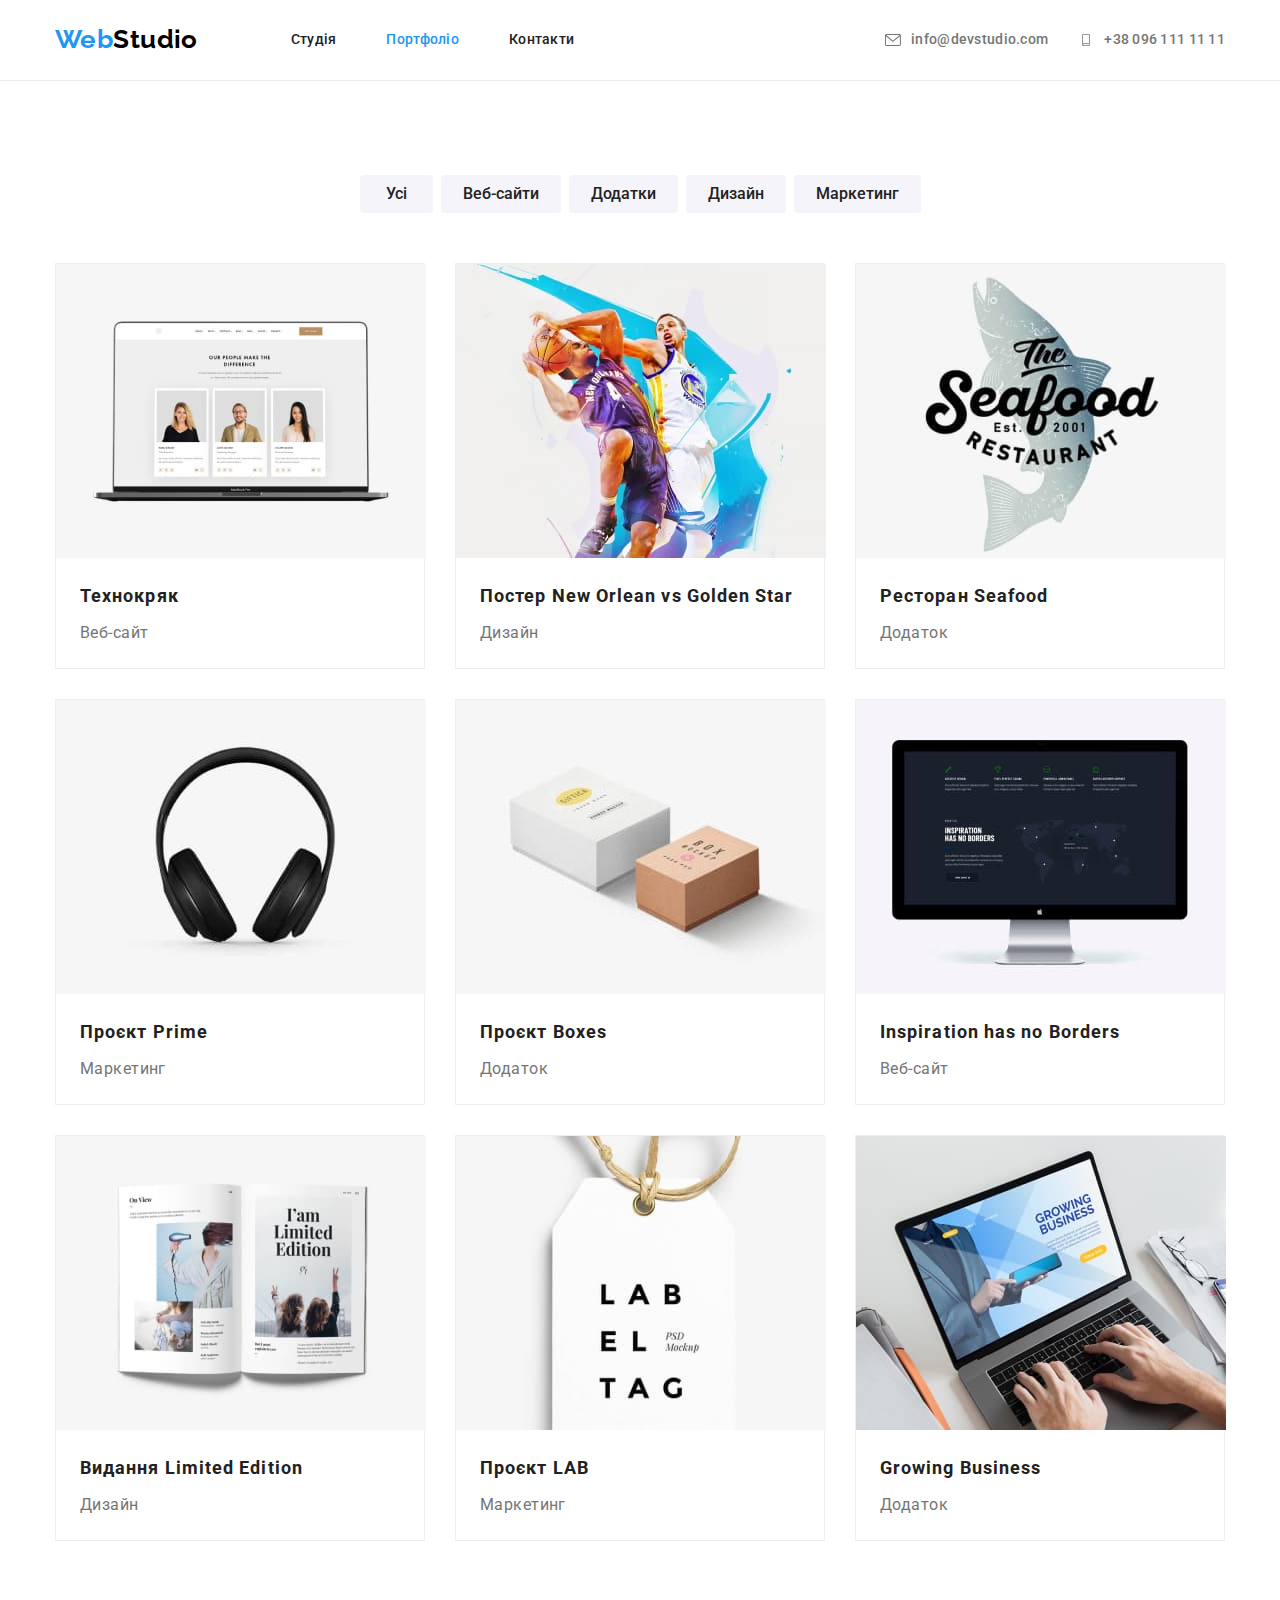
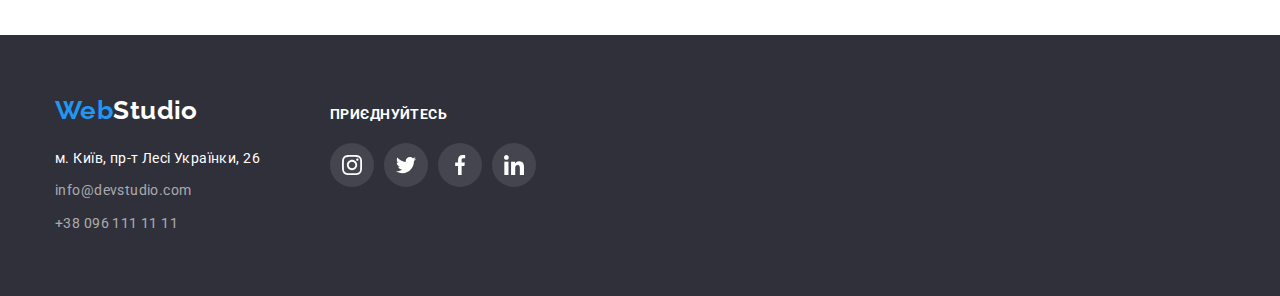
==== portfolio.html @ e2927cfb "склоновано з проєкту goit-markup-hw-04" ====
<!DOCTYPE html>
<html lang="uk">

<head>
   <meta charset="UTF-8">
   <meta http-equiv="X-UA-Compatible" content="IE=edge">
   <meta name="viewport" content="width=device-width, initial-scale=1.0">
   <title>WebStudio</title>
   
   <link rel="preconnect" href="https://fonts.googleapis.com">
   <link rel="preconnect" href="https://fonts.gstatic.com" crossorigin>
   <link href="https://fonts.googleapis.com/css2?family=Raleway:wght@700&family=Roboto:wght@400;500;700;900&display=swap"
      rel="stylesheet">
   <link rel="stylesheet" href="https://cdnjs.cloudflare.com/ajax/libs/modern-normalize/1.1.0/modern-normalize.min.css">
   <link rel="stylesheet" href="./css/styles.css">
</head>

<body>
   <header class="page-header">
      <div class="main-nav">
         <nav class="header-nav">
            <a href="./index.html" class="logo"><span class="logo-accent">Web</span>Studio</a>
            <ul class="site-nav list">
               <li class="item"><a href="./index.html" class="link">Студія</a></li>
               <li class="item"><a href="./portfolio.html" class="link current">Портфоліо</a></li>
               <li class="item"><a href="#" class="link">Контакти</a></li>
            </ul>
         </nav>
         <ul class="contact-nav list">
            <li class="item">
               <a href="mailto:info@devstudio.com" class="link">
                  <svg class="icon-envelope">
                     <use href="./images/icons.svg#icon-envelope"></use>
                  </svg>
                  info@devstudio.com
               </a>
            </li>
            <li class="item">
               <a href="tel:+380961111111" class="link">
                  <svg class="icon-smartphone">
                     <use href="./images/icons.svg#icon-smartphone"></use>
                  </svg>
                  +38 096 111 11 11
               </a>
            </li>
         </ul>
      </div>
   </header>

   <main>
      <section class="portfolio section">
      <!--Сховать стилями заголовок <h1>Список проєктів</h1>-->
      <h1 class="section-title visually-hidden">Список проєктів</h1>
      
      <div class="container filter-container">
      <!--Portfolio-filter-list-->
      <!--<div class="container filter-container">-->
         <ul class="filter-list list">
            <li class="item"><button type="button" class="button secondary filter pointer">Усі</button></li>
            <li class="item"><button type="button" class="button secondary filter pointer">Веб-сайти</button></li>
            <li class="item"><button type="button" class="button secondary filter pointer">Додатки</button></li>
            <li class="item"><button type="button" class="button secondary filter pointer">Дизайн</button></li>
            <li class="item"><button type="button" class="button secondary filter pointer">Маркетинг</button></li>
         </ul>
      </div>
      
      <!--Portfolio-project-list-->
      <div class="container flex-container">
         <ul class="projects list">
            <li class="project card">
               <a class="link project-link" href="#">
               <img class="pic" src="./images/project1.jpg" alt="лептоп на екрані якого картки працівників" width="370">
               <div class="col">
                  <h2 class="title">Технокряк</h2> 
                  <p class="filter-item">Веб-сайт</p>   
               </div>
               </a>
            </li>
            
            <li class="project card">
               <a class="link" href="#">
               <img class="pic" src="./images/project2.jpg" alt="два баскетболісти в стрибку борються за м'яч" width="370"> 
               <div class="col">
                  <h2 class="title">Постер New Orlean vs Golden Star</h2> 
                  <p class="filter-item">Дизайн</p>
               </div>
               </a>
            </li>
            
            <li class="project card"> 
               <a class="link" href="#">
               <img class="pic" src="./images/project3.jpg" alt="на світлому фоні сіре зображення рибини з лого проєкту" width="370"> 
               <div class="col">
                  <h2 class="title">Ресторан Seafood</h2> 
                  <p class="filter-item">Додаток</p>
               </div>
               </a>
            </li>
            
            <li class="project card"> 
               <a class="link" href="#">
               <img class="pic" src="./images/project4.jpg" alt="на білому фоні навушники накладні, бездротові, чорні" width="370"> 
               <div class="col">
                  <h2 class="title">Проєкт Prime</h2> 
                  <p class="filter-item">Маркетинг</p>
               </div>
               </a>
            </li>
            
            <li class="project card"> 
               <a class="link" href="#">
               <img class="pic" src="./images/project5.jpg" alt="на біломі фоні дві коробки, біла та бежева" width="370"> 
               <div class="col">
                  <h2 class="title">Проєкт Boxes</h2> 
                  <p class="filter-item">Додаток</p>
               </div>
               </a>
            </li>
            
            <li class="project card"> 
               <a class="link" href="#"> 
               <img class="pic" src="./images/project6.jpg" alt="моноблок" width="370"> 
               <div class="col">
                  <h2 class="title">Inspiration has no Borders</h2> 
                  <p class="filter-item">Веб-сайт</p>
               </div>
               </a>
            </li>
            
            <li class="project card"> 
               <a class="link" href="#">
               <img class="pic" src="./images/project7.jpg" alt="розгорнутий жіночий журнал" width="370"> 
               <div class="col">
                  <h2 class="title">Видання Limited Edition </h2> 
                  <p class="filter-item">Дизайн</p>
               </div>
               </a>
            </li>
            
            <li class="project card"> 
               <a class="link" href="#">
               <img class="pic" src="./images/project8.jpg" alt="на білому фоні етикетка проєкту" width="370"> 
               <div class="col">
                  <h2 class="title">Проєкт LAB</h2> 
                  <p class="filter-item">Маркетинг</p>
               </div>
               </a>
            </li>
            
            <li class="project card"> 
               <a class="link" href="#">
               <img class="pic" src="./images/project9.jpg" alt="руки на клавіатурі ноутбуку, на екрані про масштабування бізнесу" width="370"> 
               <div class="col">
                  <h2 class="title">Growing Business</h2> 
                  <p class="filter-item">Додаток</p>
               </div>
               </a>
            </li>
         </ul>
      </div> 
      </div>
      </section>  
   </main>

<!--footer-->
   <footer class="footer">
      <div class="container">
         <div class="footer-container">
            <a href="./index.html" class="logo"><span class="logo-accent">Web</span>Studio</a>
            <address class="address">
               <ul class="contacts list">
                  <li class="item"><a class="guide link" href="https://goo.gl/maps/SQqqBB3wvyVHREDV7" target="_blank"
                        rel="noopener nofollow noreferrer">м. Київ, пр-т Лесі Українки, 26</a></li>
                  <li class="item"><a class="contact link" href="mailto:info@devstudio.com">info@devstudio.com</a></li>
                  <li class="item"><a class="contact link" href="tel:+380961111111">+38 096 111 11 11</a></li>
               </ul>
            </address>
         </div>
         <div class="footer-thumb">
            <h3 class="title">Приєднуйтесь</h3>
            <ul class="list social-icons">
               <li class="social-item">
                  <a class="link social-link" href="#">
                     <svg class="social-icon">
                        <use href="./images/icons.svg#icon-instagram"></use>
                     </svg>
                  </a>
               </li>
               <li class="social-item">
                  <a class="link social-link" href="#">
                     <svg class="social-icon">
                        <use href="./images/icons.svg#icon-twitter"></use>
                     </svg>
                  </a>
               </li>
               <li class="social-item">
                  <a class="link social-link" href="#">
                     <svg class="social-icon ">
                        <use href="./images/icons.svg#icon-facebook"></use>
                     </svg>
                  </a>
               </li>
               <li class="social-item">
                  <a class="link social-link" href="#">
                     <svg class="social-icon">
                        <use href="./images/icons.svg#icon-linkedin"></use>
                     </svg>
                  </a>
               </li>
            </ul>
         </div>
      </div>
   </footer>
</body>
    
</html>
---- css/styles.css ----
/* завантажується з нормалайз
html {
    box-sizing: border-box;
}
*,
*::before, 
*::after {
    box-sizing: inherit;
}*/
:root {
    --primary-background-color: #F5F5F5;
    --secondary-background-color: #F5F4FA;
    --primary-text-color: #757575;
    --secondary-text-color: #212121;
    --accent-color: #2196F3;
    --primary-white-color: #ffffff;
    --secondary-white: rgba(255, 255, 255, 0.6);
    --brand-color: #000000;
    --footer-bg-color: #2F303A;
    --gradient-hero: rgba(47, 48, 58, 0.4);
    --icon-current-color: #AFB1B8;

    --border-header-stroke: #ECECEC;
    --border-card-stroke: #EEEEEE;

    --box-shadow-portfolio: 0px 1px 1px rgba(0, 0, 0, 0.12),
        0px 4px 4px rgba(0, 0, 0, 0.06),
        1px 4px 6px rgba(0, 0, 0, 0.16);
    --box-shadow-portfolio-filter: 0px 3px 1px rgba(0, 0, 0, 0.1),
        0px 1px 2px rgba(0, 0, 0, 0.08),
        0px 2px 2px rgba(0, 0, 0, 0.12);

    --main-font-family: Roboto;
    --logo-font-family: Raleway;
}
body {
    /*margin: 0; теж нормалізатора*/
    background-color: var(--primary-white-color);
    color: var(--primary-text-color);

    font-family: var(--main-font-family), sans-serif;
    /*font-style: normal;
    font-weight: 400;*/
    font-size: 14px;
    line-height: 1.7;
    letter-spacing: 0.03em;

}
h1,h2,h3,h4,h5,h6,p {
    margin: 0;
}

.list {
    padding: 0;
    margin: 0;

    list-style: none;
    }
.link {
    text-decoration: none;
}

/*Стилі main index.html*/
/*header*/

.page-header {
    border-bottom-width: 1px;
    border-bottom-style: solid;
    border-bottom-color: var(--border-header-stroke);
}
.main-nav {
    display: flex;
    align-items: center;
    margin-left: auto;
    margin-right: auto;
    width: 1200px;
    padding-left: 15px;
    padding-right: 15px;

}

.header-nav {
    display: flex;
}
.logo {
    display: block;
    align-items: center;
    padding-top: 24px;
    padding-bottom: 25px;
    
    color: var(--brand-color);
    text-decoration: none;
    font-family: var(--logo-font-family);
    font-weight: 700;
    font-size: 26px;
    line-height: 1.2;
}
.logo-accent {
    
    color: var(--accent-color);
}

.site-nav {
    display: flex;
    margin-left: 93px;

    font-weight: 500;
    line-height: 1.14;
    letter-spacing: 0.02em;
}
.site-nav .item:not(:first-child) {
    margin-left: 50px;
}

.site-nav .link {
    display: block;
    padding-top: 32px;
    padding-bottom: 32px;

    color: var(--secondary-text-color);
}
.site-nav .link:hover, 
.site-nav .link:focus,
.site-nav .link.current,
.contact-nav .link:hover,
.contact-nav .link:focus {
    color: var(--accent-color);
}

.contact-nav .link:hover .icon-envelope,
.contact-nav .link:focus .icon-envelope,
.contact-nav .link:hover .icon-smartphone,
.contact-nav .link:focus .icon-smartphone {
    fill: var(--accent-color)
}

.contact-nav {
    display: flex;
    margin-left: auto;

    font-weight: 500;
    line-height: 1.14;
    letter-spacing: 0.02em;
}

.contact-nav .link {
    width: 100%;
    height: 100%;
    display: flex;
    align-items: center;
    justify-content: center;
    
    padding-top: 32px;
    padding-bottom: 32px;
   
    color: var(--primary-text-color);
}
.contact-nav .item +.item {
    margin-left: 30px;
}

.icon-envelope,
.icon-smartphone {
    margin-right: 10px;
    width: 16px;
    height: 12px;
    fill: var(--primary-text-color)
}

/*section hero*/
.hero.section {
    max-width: 1600px;
    height: 600px;
    margin-left: auto;
    margin-right: auto;

    background-image: linear-gradient(to right, var(--gradient-hero), var(--gradient-hero)), url(../images/hero.jpg);
    background-repeat: no-repeat;
    background-position: center;
    background-size: cover;

    padding: 0;
}
.container {
    margin-left: auto;
    margin-right: auto;
    width: 1200px;
    padding-left: 15px;
    padding-right: 15px;
}

.container.hero-content {
    display: flex;
    flex-direction: column;
    align-items: center;
    text-align: center;

    padding-top: 200px;
    padding-bottom: 200px;
}


.hero-title {    
    margin-top: 0;
    margin-bottom: 30px;

    max-width: 696px;
    
         
    color: var(--primary-white-color);
    
    font-family: var(--main-font-family);
    font-weight: 900;
    font-size: 44px;
    line-height: 1.36;
    text-transform: uppercase;
    letter-spacing: 0.06em;

}
/*button hero*/
.button {
    display: inline-block;
    border: 1px solid transparent;
    border-radius: 4px;
    min-width: 73px;
    /* text-align: center; */
    padding: 6px 22px;

    color: var(--secondary-text-color);
    background-color: var(--secondary-background-color);
    border: var(--secondary-background-color);
    
    font-family: inherit;
    font-weight: 700;
    font-size: 16px;
    line-height: 1.88;
}
.button.hero-em {
    padding: 10px 32px;
    min-width: 216px;

    letter-spacing: 0.06em;
}
.button.primary {
    color: var(--primary-white-color);
    background: var(--accent-color);
}
.pointer {
    cursor: pointer;
}
.button:hover,
.button:focus,
.button:active {
    color: var(--primary-white-color);
    background: var(--accent-color);
    border-color: var(--accent-color);
}

.section {
    padding-top: 94px;
    padding-bottom: 94px;

}
.section.no-padding-top {
    padding-top: 0px;
    
}
.section-title {
    margin-top: 0;
    margin-bottom: 50px;
    color: var(--secondary-text-color);

    /*font-weight: 700;defolt for title*/
    font-size: 36px;
    line-height: 1.7;
    text-align: center;
}
.section-title.visually-hidden {
    position: absolute;
    clip: rect(0 0 0 0);
    width: 1px;
    height: 1px;
    margin: -1px;
}
/*features*/

.features {
    display: flex;
    flex-wrap: wrap;
    justify-content: center;
}
.features .item {
    width: 270px;
    background-color: #fff;
}
.features .item +.item {
    margin-left: 30px;
}

.feature-thumb {
    display: block;
    width: 270px;
    height: 120px;
    padding: 25px 100px;
    margin-bottom: 30px;

    background-color: var(--secondary-background-color);
    border-radius: 4px;
        
} 
.feature-icon {
    width: 70px;
    height: 70px;
}

.features .title {
    margin-bottom: 10px;

    color: var(--secondary-text-color);

    font-size: 14px;
    /*font-weight: 700;defolt*/
    line-height: 1.14;
    text-transform: uppercase;
}
.features .text {
    margin-top: 0;
    margin-bottom: 0;
    line-height: 1.71;
    /* or 171% */
}

/*work*/
.works {
    display: flex;
    justify-content: center;
     
}
.works .item +.item {
    margin-left: 30px;
}
.pic {
    display: block;
}

/*team section*/
.team.list {
    display: flex;
}
.team .avatar +.avatar {
    margin-left: 30px;
}

.team.section {
    background-color: var(--secondary-background-color);
}
.avatar {
    display: flex;
    flex-direction: column;
    align-items: center;
    background-color: var(--primary-white-color);
    box-shadow: 0px 1px 3px rgba(0, 0, 0, 0.12), 0px 1px 1px rgba(0, 0, 0, 0.14), 0px 2px 1px rgba(0, 0, 0, 0.2);
    border-radius: 0px 0px 4px 4px;
}

.user-discr {
    padding-top: 30px;
    text-align: center;
    
}
.user-title {
    margin-bottom: 10px;
}


.team .title {
    color: var(--secondary-text-color);

    font-weight: 500;
    font-size: 16px;
    line-height: 1.2;
}

.team .text {
    color:var(--primary-text-color);

    font-size: 16px;
    line-height: 1.2;
}

.social-thumb {
    padding: 16px 32px 30px 32px;
}
.avatar .social-icons {
    display: flex;
    justify-content: center;
}

.avatar .social-item {
    width: 44px;
    height: 44px; 
}

.social-item +.social-item {
    margin-left: 10px;
}

.avatar .social-link {
    width: 100%;
    height: 100%;
    display: flex;
    align-items: center;
    justify-content: center;
    border-radius: 50%;
}

.avatar .social-link:hover,
.avatar .social-link:focus {
    background-color: var(--accent-color);
}

.avatar .social-link:hover .social-icon,
.avatar .social-link:focus .social-icon {
    fill:var(--primary-white-color)
}
.avatar .social-icon {
    width: 20px;
    height: 20px;
    fill: var(--icon-current-color);
}


/*clients*/
.clients-logo {
    display: flex;
    flex-wrap: wrap;
    justify-content: center;
}

.client-item {
    width: 170px;
    height: 92px;
    
}

.client-item +.client-item {
    margin-left: 30px;
}

.client-link {
    width: 100%;
    height: 100%;
    display: flex;
    justify-content: center;
    padding: 16px 32px;
    border: 1px solid var(--icon-current-color);
    border-radius: 4px;
}

.client-link:hover,
.client-link:focus {
    border: 1px solid var(--accent-color);
}

.client-link:hover .client-icon,
.client-link:focus .client-icon {
    fill: var(--accent-color)
}

.client-icon {
    
    width: 106px;
    height: 60px;
    fill: var(--icon-current-color);
}


/*footer*/
.footer {
    padding-top: 60px;
    padding-bottom: 60px;

    background-color: var(--footer-bg-color);
}

.footer .container {
    display: flex;
    justify-content: flex-start;
    align-items: baseline;
    
}
.footer-container  {
    flex-direction: column;
       
}

.footer .logo {
    padding-top: 0px;
    padding-bottom: 0px;
    margin-bottom: 20px;

    color: var(--primary-white-color);
}

.address {
    font-style: inherit;
}


.contacts.list {
    display: flex;
    flex-direction: column;
}

.contacts .item:not(:last-child) {
    margin-bottom: 9px;
}

.guide {
    color: var(--primary-white-color);
    line-height: 1.71;
    /* or 171% */
}

.contact {
    color: var(--secondary-white);
    line-height: 1.71;
    /* or 171% */
}

.contacts .contact:hover,
.contacts .contact:focus {
    color: var(--accent-color)
}

.footer-thumb {
    width: 206px;
    height: 80px;
    
    margin-left: 70px;   
}

.footer-thumb .title {
    margin-top: 0;
    margin-bottom: 20px;
    
    font-size: 14px;
    line-height: 1.14;
    text-transform: uppercase;

    color: var(--primary-white-color);
}

.footer-thumb .social-icons {
    display: flex;
    justify-content: center;
    align-items: center; 
}

.footer-thumb .social-item {
    width: 44px;
    height: 44px;
}

.social-item+.social-item {
    margin-left: 10px;
}

.footer-thumb .social-link {
    width: 100%;
    height: 100%;
    display: flex;
    align-items: center;
    justify-content: center;
    border-radius: 50%;
    background-color: rgba(255, 255, 255, 0.1);
    color: var(--primary-white-color); 
}

.footer-thumb .social-link:hover,
.footer-thumb .social-link:focus {
    background-color: var(--accent-color);
}

.footer-thumb .social-icon {
    width: 20px;
    height: 20px;
    fill: currentColor;
}


/*Стилі main portfolio.html*/
/*filter list*/
.container.filter-container {   
    justify-content: center;
}

.filter-list {
    display: flex;
    justify-content: center;
    padding-top: 0;
    padding-right: 0;
    padding-bottom: 0px;
    padding-left: 0;
    
    margin-bottom: 50px;
}

.filter-list .item +.item {
    margin-left: 8px;
}
.filter {
    color: var(--secondary-text-color);

    font-weight: 500;
    font-size: 16px;
    line-height: 1.62;
}

.button.filter:hover,
.button.filter:focus {
    color: var(--primary-white-color);
    background-color: var(--accent-color);
    box-shadow: var(--box-shadow-portfolio-filter);
}

/*portfolio projects list*/
.projects {
    display: flex;
    flex-wrap: wrap;
}

.project.card {
    width: 370px;
    margin-right: 30px;
    margin-bottom: 30px;

    background-color: var(--primary-white-color);
    border: 1px solid var(--border-card-stroke);
}

.card:nth-child(3n) {
    margin-right: 0;
}
.card:nth-last-child(-n+3) {
    margin-bottom: 0;
}
.project.card:hover {
    box-shadow: var(--box-shadow-portfolio);
}

.col {
    display: flex;
    flex-direction: column;
    align-items: flex-start;
    padding-top: 20px;
    padding-right: 24px;
    padding-bottom: 20px;
    padding-left: 24px;
    
}
.col .title {
    margin-bottom: 4px;
}

.projects .title {
    color: var(--secondary-text-color);

    /*font-weight: 700; defolt for title*/
    font-size: 18px;
    line-height: 2;
    letter-spacing: 0.06em;
}

.project .filter-item {
    color: var(--primary-text-color);

    font-size: 16px;
    line-height: 1.88;
}
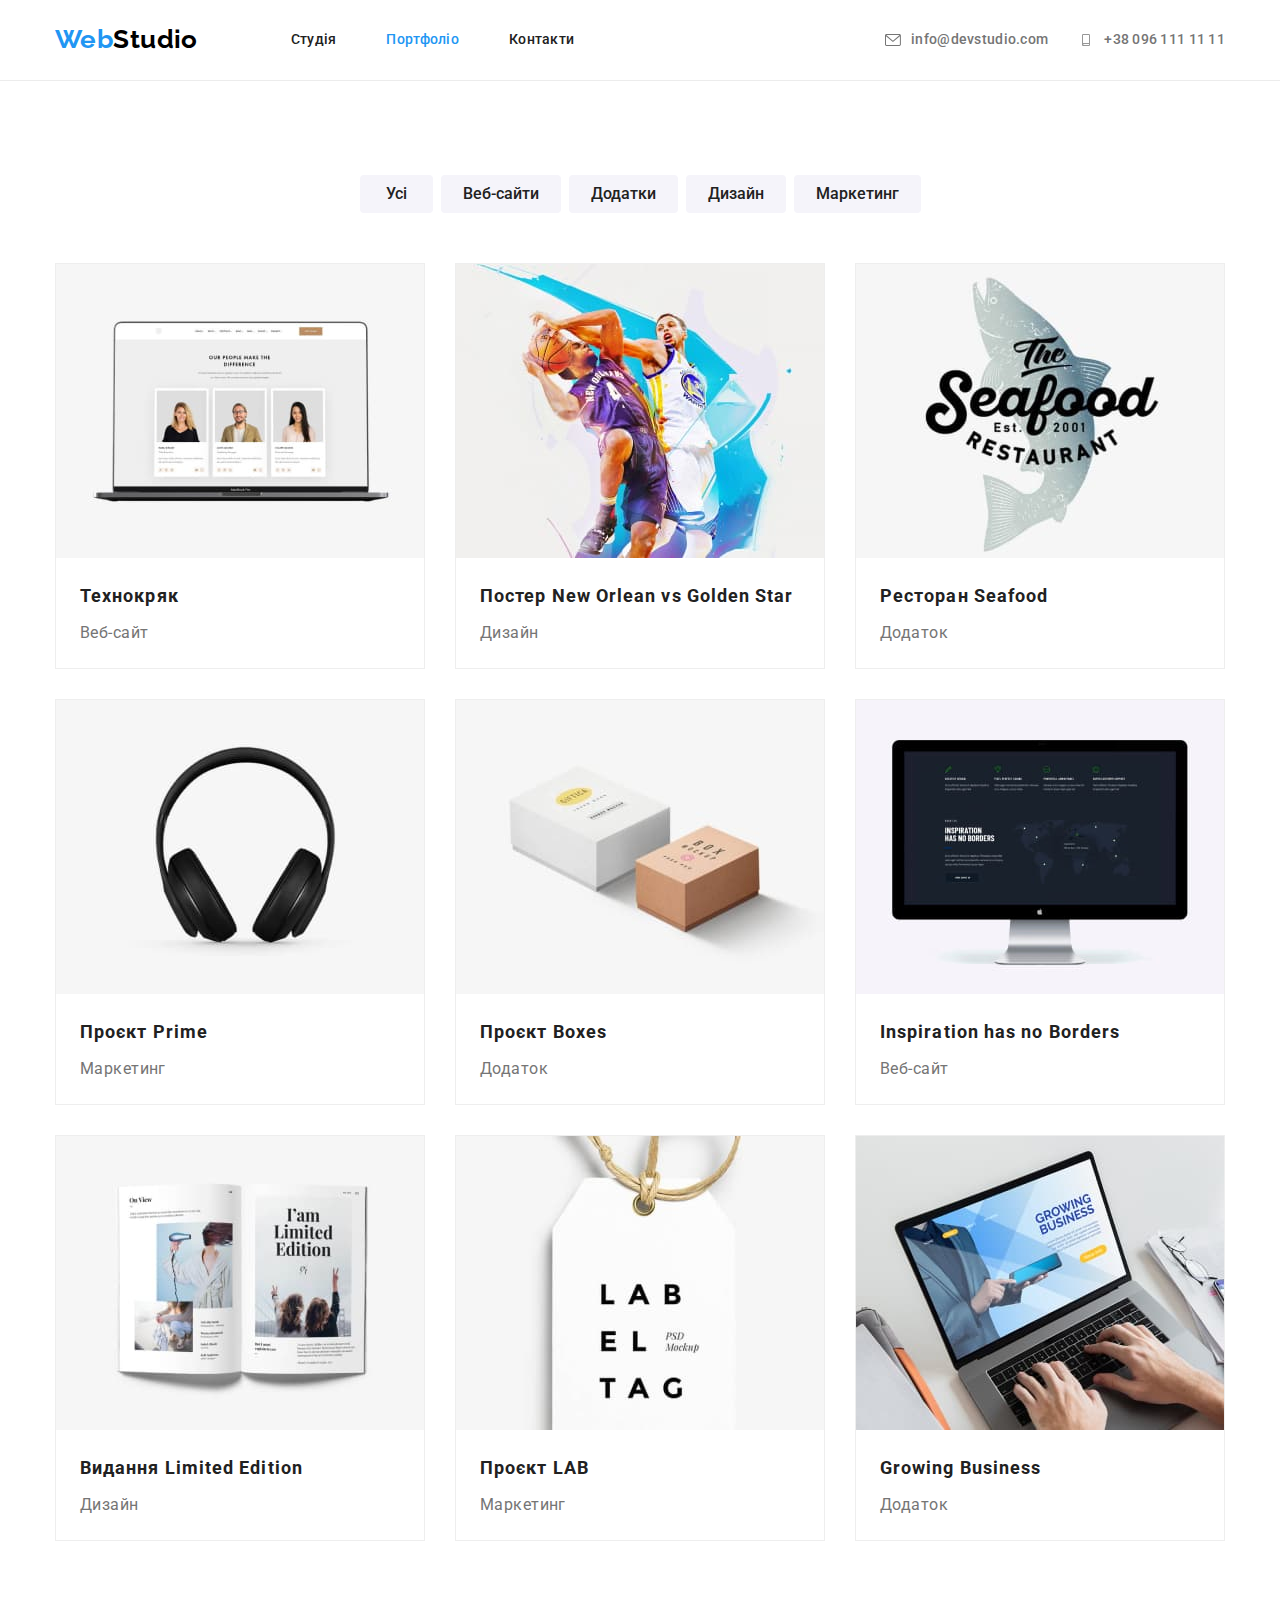
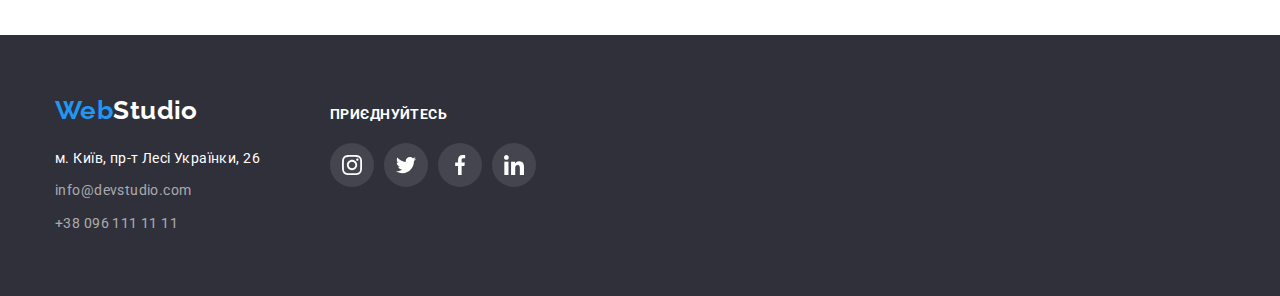
==== commit 80c23e45: "додано і анімовано оверлей з текстом на картках сторінки" ====
--- a/portfolio.html
+++ b/portfolio.html
@@ -68,18 +68,27 @@
       <div class="container flex-container">
          <ul class="projects list">
             <li class="project card">
-               <a class="link project-link" href="#">
-               <img class="pic" src="./images/project1.jpg" alt="лептоп на екрані якого картки працівників" width="370">
+               <a class="link" href="#">
+                  <div class="card-thumb"> 
+                     <img class="pic" src="./images/project1.jpg" alt="лептоп на екрані якого картки працівників" width="370">
+                     <p class="card-descr">Ресурс пропонує комплексні пропозиції з різним рівнем функціоналу та сервісів. Все це дозволить відвідувачу отримати
+               вичерпні відомості про компанію чи приватну особу</p>
+                  </div>
                <div class="col">
                   <h2 class="title">Технокряк</h2> 
                   <p class="filter-item">Веб-сайт</p>   
                </div>
                </a>
             </li>
+         
             
             <li class="project card">
                <a class="link" href="#">
-               <img class="pic" src="./images/project2.jpg" alt="два баскетболісти в стрибку борються за м'яч" width="370"> 
+                  <div class="card-thumb"> 
+                     <img class="pic" src="./images/project2.jpg" alt="два баскетболісти в стрибку борються за м'яч" width="370">
+                     <p class="card-descr">Ресурс пропонує комплексні пропозиції з різним рівнем функціоналу та сервісів. Все це дозволить відвідувачу отримати
+                     вичерпні відомості про компанію чи приватну особу.</p>
+                  </div> 
                <div class="col">
                   <h2 class="title">Постер New Orlean vs Golden Star</h2> 
                   <p class="filter-item">Дизайн</p>
@@ -89,7 +98,11 @@
             
             <li class="project card"> 
                <a class="link" href="#">
-               <img class="pic" src="./images/project3.jpg" alt="на світлому фоні сіре зображення рибини з лого проєкту" width="370"> 
+                  <div class="card-thumb"> 
+                     <img class="pic" src="./images/project3.jpg" alt="на світлому фоні сіре зображення рибини з лого проєкту" width="370">
+                     <p class="card-descr">Ресурс пропонує комплексні пропозиції з різним рівнем функціоналу та сервісів. Все це дозволить відвідувачу отримати
+                     вичерпні відомості про компанію чи приватну особу.</p>
+                  </div> 
                <div class="col">
                   <h2 class="title">Ресторан Seafood</h2> 
                   <p class="filter-item">Додаток</p>
@@ -99,7 +112,11 @@
             
             <li class="project card"> 
                <a class="link" href="#">
-               <img class="pic" src="./images/project4.jpg" alt="на білому фоні навушники накладні, бездротові, чорні" width="370"> 
+                  <div class="card-thumb"> 
+                     <img class="pic" src="./images/project4.jpg" alt="на білому фоні навушники накладні, бездротові, чорні" width="370">
+                     <p class="card-descr">Ресурс пропонує комплексні пропозиції з різним рівнем функціоналу та сервісів. Все це дозволить відвідувачу отримати
+               вичерпні відомості про компанію чи приватну особу.</p>
+                  </div> 
                <div class="col">
                   <h2 class="title">Проєкт Prime</h2> 
                   <p class="filter-item">Маркетинг</p>
@@ -109,7 +126,11 @@
             
             <li class="project card"> 
                <a class="link" href="#">
-               <img class="pic" src="./images/project5.jpg" alt="на біломі фоні дві коробки, біла та бежева" width="370"> 
+                  <div class="card-thumb"> 
+                     <img class="pic" src="./images/project5.jpg" alt="на біломі фоні дві коробки, біла та бежева" width="370">
+                     <p class="card-descr">Ресурс пропонує комплексні пропозиції з різним рівнем функціоналу та сервісів. Все це дозволить відвідувачу отримати
+               вичерпні відомості про компанію чи приватну особу.</p>
+                  </div> 
                <div class="col">
                   <h2 class="title">Проєкт Boxes</h2> 
                   <p class="filter-item">Додаток</p>
@@ -118,8 +139,12 @@
             </li>
             
             <li class="project card"> 
-               <a class="link" href="#"> 
-               <img class="pic" src="./images/project6.jpg" alt="моноблок" width="370"> 
+               <a class="link" href="#">
+                  <div class="card-thumb">  
+                     <img class="pic" src="./images/project6.jpg" alt="моноблок" width="370">
+                     <p class="card-descr">Ресурс пропонує комплексні пропозиції з різним рівнем функціоналу та сервісів. Все це дозволить відвідувачу отримати
+               вичерпні відомості про компанію чи приватну особу.</p>
+                  </div> 
                <div class="col">
                   <h2 class="title">Inspiration has no Borders</h2> 
                   <p class="filter-item">Веб-сайт</p>
@@ -129,7 +154,11 @@
             
             <li class="project card"> 
                <a class="link" href="#">
-               <img class="pic" src="./images/project7.jpg" alt="розгорнутий жіночий журнал" width="370"> 
+                  <div class="card-thumb"> 
+                     <img class="pic" src="./images/project7.jpg" alt="розгорнутий жіночий журнал" width="370">
+                     <p class="card-descr">Ресурс пропонує комплексні пропозиції з різним рівнем функціоналу та сервісів. Все це дозволить відвідувачу отримати
+               вичерпні відомості про компанію чи приватну особу.</p>
+                  </div> 
                <div class="col">
                   <h2 class="title">Видання Limited Edition </h2> 
                   <p class="filter-item">Дизайн</p>
@@ -139,7 +168,11 @@
             
             <li class="project card"> 
                <a class="link" href="#">
-               <img class="pic" src="./images/project8.jpg" alt="на білому фоні етикетка проєкту" width="370"> 
+                  <div class="card-thumb"> 
+                     <img class="pic" src="./images/project8.jpg" alt="на білому фоні етикетка проєкту" width="370">
+                     <p class="card-descr">Ресурс пропонує комплексні пропозиції з різним рівнем функціоналу та сервісів. Все це дозволить відвідувачу отримати
+               вичерпні відомості про компанію чи приватну особу.</p>
+                  </div> 
                <div class="col">
                   <h2 class="title">Проєкт LAB</h2> 
                   <p class="filter-item">Маркетинг</p>
@@ -149,7 +182,11 @@
             
             <li class="project card"> 
                <a class="link" href="#">
-               <img class="pic" src="./images/project9.jpg" alt="руки на клавіатурі ноутбуку, на екрані про масштабування бізнесу" width="370"> 
+                  <div class="card-thumb"> 
+                     <img class="pic" src="./images/project9.jpg" alt="руки на клавіатурі ноутбуку, на екрані про масштабування бізнесу" width="370">
+                     <p class="card-descr">Ресурс пропонує комплексні пропозиції з різним рівнем функціоналу та сервісів. Все це дозволить відвідувачу отримати
+               вичерпні відомості про компанію чи приватну особу.</p>
+                  </div> 
                <div class="col">
                   <h2 class="title">Growing Business</h2> 
                   <p class="filter-item">Додаток</p>
--- a/css/styles.css
+++ b/css/styles.css
@@ -8,6 +8,9 @@
     box-sizing: inherit;
 }*/
 :root {
+    --transition-duration: 250ms;
+    --transition-timing-function: cubic-bezier(0.4, 0, 0.2, 1);
+
     --primary-background-color: #F5F5F5;
     --secondary-background-color: #F5F4FA;
     --primary-text-color: #757575;
@@ -18,17 +21,33 @@
     --brand-color: #000000;
     --footer-bg-color: #2F303A;
     --gradient-hero: rgba(47, 48, 58, 0.4);
+    --descr-opacity: rgba(47, 48, 58, 0.8);
+    --descr-accent-opacity: rgba(33, 150, 243, 0.9);
     --icon-current-color: #AFB1B8;
 
     --border-header-stroke: #ECECEC;
     --border-card-stroke: #EEEEEE;
 
+    --avatar-box-shadow: 0px 1px 3px rgba(0, 0, 0, 0.12), 
+        0px 1px 1px rgba(0, 0, 0, 0.14), 
+        0px 2px 1px rgba(0, 0, 0, 0.2);
+    --avatar-border-radius: 0px 0px 4px 4px;
+
+    --box-shadow-portfolio-filter: 0px 3px 1px rgba(0, 0, 0, 0.1),
+        0px 1px 2px rgba(0, 0, 0, 0.08),
+        0px 2px 2px rgba(0, 0, 0, 0.12);
     --box-shadow-portfolio: 0px 1px 1px rgba(0, 0, 0, 0.12),
         0px 4px 4px rgba(0, 0, 0, 0.06),
         1px 4px 6px rgba(0, 0, 0, 0.16);
-    --box-shadow-portfolio-filter: 0px 3px 1px rgba(0, 0, 0, 0.1),
-        0px 1px 2px rgba(0, 0, 0, 0.08),
-        0px 2px 2px rgba(0, 0, 0, 0.12);
+   
+    --modal-backdrop-color: rgba(0, 0, 0, 0.2);
+    --modal-window-box-shadow: 0px 1px 3px rgba(0, 0, 0, 0.12),
+        0px 1px 1px rgba(0, 0, 0, 0.14),
+        0px 2px 1px rgba(0, 0, 0, 0.2);
+    --modal-window-border-radius: 4px;
+
+    --modal-close-btn-border: 1px solid rgba(0, 0, 0, 0.1);
+    --modal-close-btn-box-shadow: 0px 1px 3px rgba(0, 0, 0, 0.12), 0px 1px 1px rgba(0, 0, 0, 0.14), 0px 2px 1px rgba(0, 0, 0, 0.2);
 
     --main-font-family: Roboto;
     --logo-font-family: Raleway;
@@ -124,13 +143,22 @@
 .site-nav .link.current,
 .contact-nav .link:hover,
 .contact-nav .link:focus {
+    transition-property: color;
+    transition-duration: var(--transition-duration);
+    transition-timing-function: var(--transition-timing-function);
+
     color: var(--accent-color);
+   
 }
 
 .contact-nav .link:hover .icon-envelope,
 .contact-nav .link:focus .icon-envelope,
 .contact-nav .link:hover .icon-smartphone,
 .contact-nav .link:focus .icon-smartphone {
+    transition-property: fill;
+    transition-duration: var(--transition-duration);
+    transition-timing-function: var(--transition-timing-function);
+
     fill: var(--accent-color)
 }
 
@@ -251,8 +279,12 @@
 .button:hover,
 .button:focus,
 .button:active {
+    transition-property: color, background-color, border-color;
+    transition-duration: var(--transition-duration);
+    transition-timing-function: var(--transition-timing-function);
+
     color: var(--primary-white-color);
-    background: var(--accent-color);
+    background-color: var(--accent-color);
     border-color: var(--accent-color);
 }
 
@@ -291,8 +323,8 @@
 }
 .features .item {
     width: 270px;
-    background-color: #fff;
-}
+}
+
 .features .item +.item {
     margin-left: 30px;
 }
@@ -339,6 +371,29 @@
 .works .item +.item {
     margin-left: 30px;
 }
+.descr {
+    position:relative;
+}
+.descr-thumb {
+    position: absolute;
+    bottom: 0;
+    width: 100%;
+    height: 70px;
+
+    background-color: var(--descr-opacity);
+}
+
+.work-descr {
+    position: absolute;
+    top:50%;
+    left:50%;
+    transform: translate(-50%, -50%);
+    font-size: 14px;
+    line-height: 1.14;   
+    text-transform: uppercase;
+
+    color: var(--primary-white-color);
+}
 .pic {
     display: block;
 }
@@ -359,8 +414,8 @@
     flex-direction: column;
     align-items: center;
     background-color: var(--primary-white-color);
-    box-shadow: 0px 1px 3px rgba(0, 0, 0, 0.12), 0px 1px 1px rgba(0, 0, 0, 0.14), 0px 2px 1px rgba(0, 0, 0, 0.2);
-    border-radius: 0px 0px 4px 4px;
+    box-shadow: var(--avatar-box-shadow);
+    border-radius: var(--avatar-border-radius);
 }
 
 .user-discr {
@@ -416,11 +471,19 @@
 
 .avatar .social-link:hover,
 .avatar .social-link:focus {
+    transition-property: background-color;
+    transition-duration: var(--transition-duration);
+    transition-timing-function: var(--transition-timing-function);
+
     background-color: var(--accent-color);
 }
 
 .avatar .social-link:hover .social-icon,
 .avatar .social-link:focus .social-icon {
+    transition-property: fill;
+    transition-duration: var(--transition-duration);
+    transition-timing-function: var(--transition-timing-function);
+
     fill:var(--primary-white-color)
 }
 .avatar .social-icon {
@@ -459,11 +522,19 @@
 
 .client-link:hover,
 .client-link:focus {
+    transition-property: border;
+    transition-duration: var(--transition-duration);
+    transition-timing-function: var(--transition-timing-function);
+
     border: 1px solid var(--accent-color);
 }
 
 .client-link:hover .client-icon,
 .client-link:focus .client-icon {
+    transition-property: fill;
+    transition-duration: var(--transition-duration);
+    transition-timing-function: var(--transition-timing-function);
+
     fill: var(--accent-color)
 }
 
@@ -530,6 +601,10 @@
 
 .contacts .contact:hover,
 .contacts .contact:focus {
+    transition-property: color;
+    transition-duration: var(--transition-duration);
+    transition-timing-function: var(--transition-timing-function);
+    
     color: var(--accent-color)
 }
 
@@ -579,6 +654,10 @@
 
 .footer-thumb .social-link:hover,
 .footer-thumb .social-link:focus {
+    transition-property: background-color;
+    transition-duration: var(--transition-duration);
+    transition-timing-function: var(--transition-timing-function);
+
     background-color: var(--accent-color);
 }
 
@@ -619,6 +698,10 @@
 
 .button.filter:hover,
 .button.filter:focus {
+    transition-property: color, background-color, box-shadow;
+    transition-duration: var(--transition-duration);
+    transition-timing-function: var(--transition-timing-function);
+
     color: var(--primary-white-color);
     background-color: var(--accent-color);
     box-shadow: var(--box-shadow-portfolio-filter);
@@ -648,6 +731,44 @@
 .project.card:hover {
     box-shadow: var(--box-shadow-portfolio);
 }
+
+.project.card:hover .card-descr {
+    opacity: 1;
+    transform: translateY(0);
+}
+
+.card-thumb {
+    position: relative;
+    overflow: hidden;
+}
+
+
+.card-descr {
+    position: absolute;
+    
+    top: 0;
+    left: 0;
+    width: 100%;
+    height: 100%;
+
+    opacity: 0;
+    transform: translateY(100%);
+
+    transition-property: opacity, transform;
+    transition-duration: var(--transition-duration);
+    transition-timing-function: var(--transition-timing-function);
+
+    overflow: auto;
+
+    padding: 63px 24px;
+    font-size: 18px;
+    line-height: 1.56;
+    /* or 156% */
+
+    color: var(--primary-white-color);
+    background-color: var(--descr-accent-opacity);
+}
+
 
 .col {
     display: flex;
@@ -678,4 +799,60 @@
     font-size: 16px;
     line-height: 1.88;
 }
-    +    
+
+/* modal window */
+.backdrop {
+    position:fixed;
+    top: 0;
+    left: 0;
+    width: 100%;
+    height: 100%;
+    background-color: var(--modal-backdrop-color);
+}
+
+.backdrop.is-hidden {
+    opacity: 0;
+    pointer-events: none;
+    visibility:
+}
+
+.modal {
+    position: absolute;
+    top: 50%;
+    left: 50%;
+    transform: translate(-50%, -50%);
+
+    min-width: 528px;
+    min-height: 581px;
+    padding: 0;
+
+    background: var(--primary-white-color);
+    box-shadow: var(--modal-window-box-shadow);
+    border-radius: var(--modal-window-border-radius);
+}
+
+.close-btn {
+    position: absolute;
+    top: 0;
+    right: 0;
+
+    display: flex;
+    align-items: center;
+    margin-top: 8px;
+    margin-right: 8px;
+    width: 30px;
+    height: 30px;
+    border-radius: 50%;
+
+    background-color: var(--primary-white-color);
+    border: var(--modal-close-btn-border);
+    box-shadow: var(--modal-close-btn-box-shadow);
+}
+
+.close-icon {
+    width: 18px;
+    height: 18px;
+    fill: var(--brand-color);
+}
+
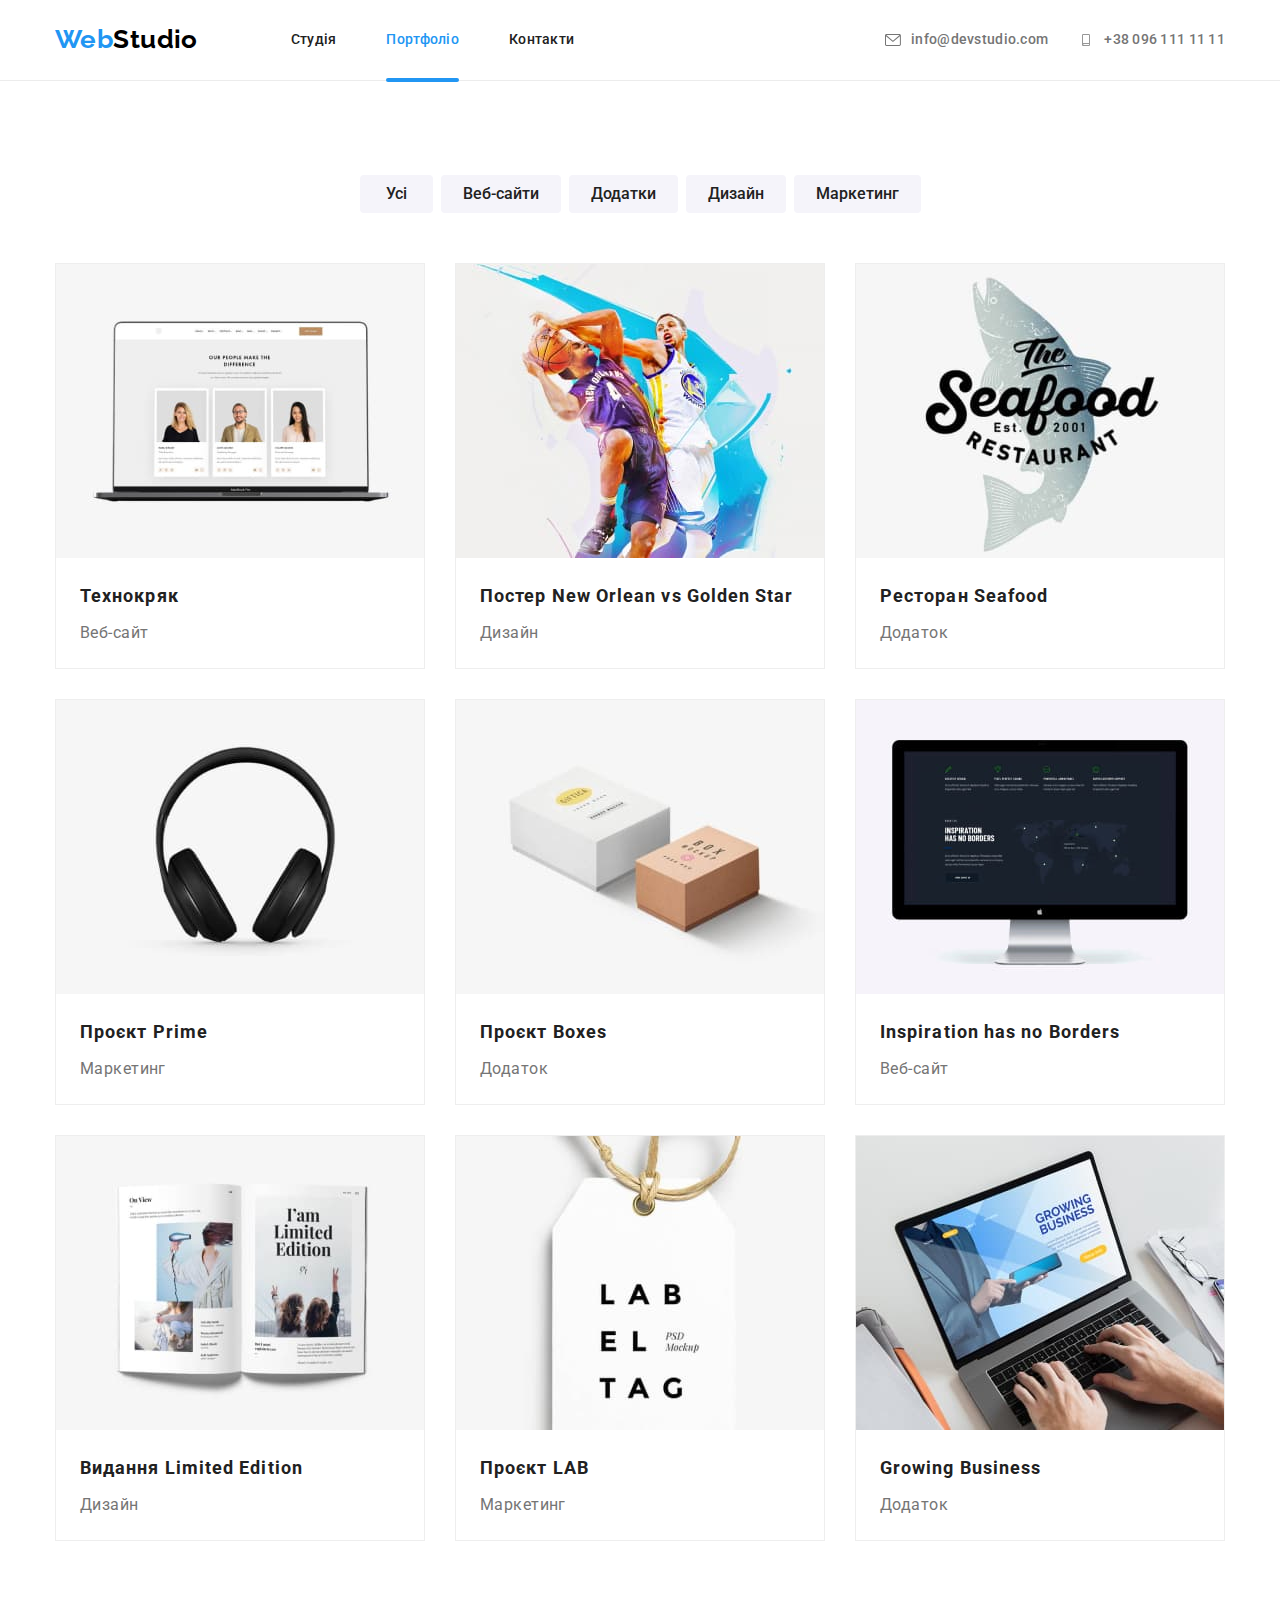
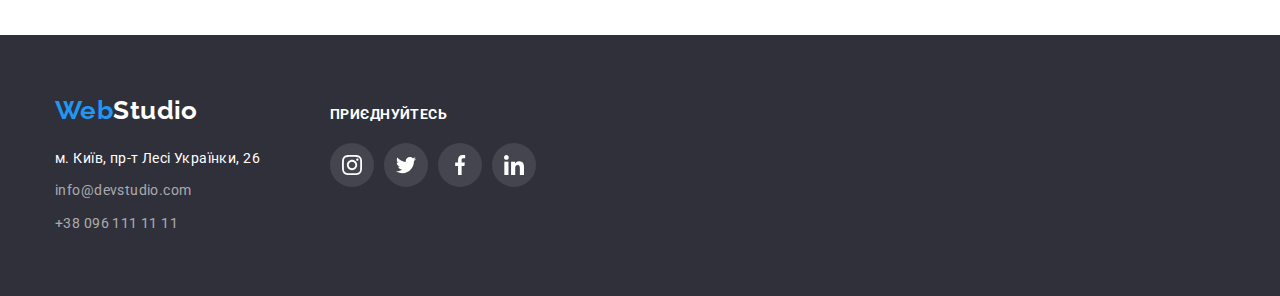
==== commit 8e993226: "додано короткий запис  transition" ====
--- a/portfolio.html
+++ b/portfolio.html
@@ -49,12 +49,11 @@
 
    <main>
       <section class="portfolio section">
-      <!--Сховать стилями заголовок <h1>Список проєктів</h1>-->
+<!--Сховать стилями заголовок <h1>Список проєктів</h1>-->
       <h1 class="section-title visually-hidden">Список проєктів</h1>
       
+<!--Portfolio-filter-list-->
       <div class="container filter-container">
-      <!--Portfolio-filter-list-->
-      <!--<div class="container filter-container">-->
          <ul class="filter-list list">
             <li class="item"><button type="button" class="button secondary filter pointer">Усі</button></li>
             <li class="item"><button type="button" class="button secondary filter pointer">Веб-сайти</button></li>
@@ -64,7 +63,7 @@
          </ul>
       </div>
       
-      <!--Portfolio-project-list-->
+<!--Portfolio-project-list-->
       <div class="container flex-container">
          <ul class="projects list">
             <li class="project card">
--- a/css/styles.css
+++ b/css/styles.css
@@ -74,7 +74,8 @@
     margin: 0;
 
     list-style: none;
-    }
+}
+
 .link {
     text-decoration: none;
 }
@@ -137,27 +138,41 @@
     padding-bottom: 32px;
 
     color: var(--secondary-text-color);
-}
+    transition: color var(--transition-duration) var(--transition-timing-function);
+    
+}
+
 .site-nav .link:hover, 
 .site-nav .link:focus,
 .site-nav .link.current,
 .contact-nav .link:hover,
 .contact-nav .link:focus {
-    transition-property: color;
-    transition-duration: var(--transition-duration);
-    transition-timing-function: var(--transition-timing-function);
-
+    
     color: var(--accent-color);
-   
+}
+
+.current {
+    position: relative;  
+}
+
+.current::after {
+    position: absolute;
+    content: '';
+    bottom: -0.1rem;
+    
+    display: block;
+    
+    width: 100%;
+    height: 4px;
+    border-radius: 2px;
+     
+    background-color: var(--accent-color);
 }
 
 .contact-nav .link:hover .icon-envelope,
 .contact-nav .link:focus .icon-envelope,
 .contact-nav .link:hover .icon-smartphone,
 .contact-nav .link:focus .icon-smartphone {
-    transition-property: fill;
-    transition-duration: var(--transition-duration);
-    transition-timing-function: var(--transition-timing-function);
 
     fill: var(--accent-color)
 }
@@ -182,6 +197,8 @@
     padding-bottom: 32px;
    
     color: var(--primary-text-color);
+    transition: color var(--transition-duration) var(--transition-timing-function);
+    
 }
 .contact-nav .item +.item {
     margin-left: 30px;
@@ -192,7 +209,10 @@
     margin-right: 10px;
     width: 16px;
     height: 12px;
-    fill: var(--primary-text-color)
+
+    fill: var(--primary-text-color);
+
+    transition: fill var(--transition-duration) var(--transition-timing-function); 
 }
 
 /*section hero*/
@@ -257,6 +277,11 @@
     color: var(--secondary-text-color);
     background-color: var(--secondary-background-color);
     border: var(--secondary-background-color);
+
+    transition: color var(--transition-duration) var(--transition-timing-function), 
+    background-color var(--transition-duration) var(--transition-timing-function), 
+    border-color var(--transition-duration) var(--transition-timing-function);
+    
     
     font-family: inherit;
     font-weight: 700;
@@ -279,10 +304,6 @@
 .button:hover,
 .button:focus,
 .button:active {
-    transition-property: color, background-color, border-color;
-    transition-duration: var(--transition-duration);
-    transition-timing-function: var(--transition-timing-function);
-
     color: var(--primary-white-color);
     background-color: var(--accent-color);
     border-color: var(--accent-color);
@@ -374,6 +395,7 @@
 .descr {
     position:relative;
 }
+
 .descr-thumb {
     position: absolute;
     bottom: 0;
@@ -388,6 +410,7 @@
     top:50%;
     left:50%;
     transform: translate(-50%, -50%);
+
     font-size: 14px;
     line-height: 1.14;   
     text-transform: uppercase;
@@ -418,7 +441,7 @@
     border-radius: var(--avatar-border-radius);
 }
 
-.user-discr {
+.user-descr {
     padding-top: 30px;
     text-align: center;
     
@@ -467,22 +490,19 @@
     align-items: center;
     justify-content: center;
     border-radius: 50%;
+
+    transition: background-color var(--transition-duration) var(--transition-timing-function);
+    
 }
 
 .avatar .social-link:hover,
 .avatar .social-link:focus {
-    transition-property: background-color;
-    transition-duration: var(--transition-duration);
-    transition-timing-function: var(--transition-timing-function);
 
     background-color: var(--accent-color);
 }
 
 .avatar .social-link:hover .social-icon,
 .avatar .social-link:focus .social-icon {
-    transition-property: fill;
-    transition-duration: var(--transition-duration);
-    transition-timing-function: var(--transition-timing-function);
 
     fill:var(--primary-white-color)
 }
@@ -490,6 +510,9 @@
     width: 20px;
     height: 20px;
     fill: var(--icon-current-color);
+
+    transition: fill var(--transition-duration) var(--transition-timing-function);
+   
 }
 
 
@@ -518,22 +541,19 @@
     padding: 16px 32px;
     border: 1px solid var(--icon-current-color);
     border-radius: 4px;
+
+    transition: border var(--transition-duration) var(--transition-timing-function);
+    
 }
 
 .client-link:hover,
 .client-link:focus {
-    transition-property: border;
-    transition-duration: var(--transition-duration);
-    transition-timing-function: var(--transition-timing-function);
-
+    
     border: 1px solid var(--accent-color);
 }
 
 .client-link:hover .client-icon,
 .client-link:focus .client-icon {
-    transition-property: fill;
-    transition-duration: var(--transition-duration);
-    transition-timing-function: var(--transition-timing-function);
 
     fill: var(--accent-color)
 }
@@ -542,7 +562,10 @@
     
     width: 106px;
     height: 60px;
+
     fill: var(--icon-current-color);
+
+    transition: fill var(--transition-duration) var(--transition-timing-function);  
 }
 
 
@@ -594,17 +617,17 @@
 }
 
 .contact {
-    color: var(--secondary-white);
+    
     line-height: 1.71;
     /* or 171% */
+    color: var(--secondary-white);
+
+    transition: color var(--transition-duration) var(--transition-timing-function);
 }
 
 .contacts .contact:hover,
 .contacts .contact:focus {
-    transition-property: color;
-    transition-duration: var(--transition-duration);
-    transition-timing-function: var(--transition-timing-function);
-    
+   
     color: var(--accent-color)
 }
 
@@ -650,14 +673,12 @@
     border-radius: 50%;
     background-color: rgba(255, 255, 255, 0.1);
     color: var(--primary-white-color); 
+
+    transition: background-color var(--transition-duration) var(--transition-timing-function);
 }
 
 .footer-thumb .social-link:hover,
 .footer-thumb .social-link:focus {
-    transition-property: background-color;
-    transition-duration: var(--transition-duration);
-    transition-timing-function: var(--transition-timing-function);
-
     background-color: var(--accent-color);
 }
 
@@ -689,18 +710,21 @@
     margin-left: 8px;
 }
 .filter {
-    color: var(--secondary-text-color);
 
     font-weight: 500;
     font-size: 16px;
     line-height: 1.62;
+
+    color: var(--secondary-text-color);
+
+    transition: color var(--transition-duration) var(--transition-timing-function), 
+    background-color var(--transition-duration) var(--transition-timing-function), 
+    box-shadow var(--transition-duration) var(--transition-timing-function);
+  
 }
 
 .button.filter:hover,
 .button.filter:focus {
-    transition-property: color, background-color, box-shadow;
-    transition-duration: var(--transition-duration);
-    transition-timing-function: var(--transition-timing-function);
 
     color: var(--primary-white-color);
     background-color: var(--accent-color);
@@ -720,6 +744,7 @@
 
     background-color: var(--primary-white-color);
     border: 1px solid var(--border-card-stroke);
+    transition: box-shadow var(--transition-duration) var(--transition-timing-function);
 }
 
 .card:nth-child(3n) {
@@ -745,20 +770,16 @@
 
 .card-descr {
     position: absolute;
-    
     top: 0;
     left: 0;
     width: 100%;
     height: 100%;
 
-    opacity: 0;
+   /*  opacity: 0; */
     transform: translateY(100%);
-
-    transition-property: opacity, transform;
-    transition-duration: var(--transition-duration);
-    transition-timing-function: var(--transition-timing-function);
-
-    overflow: auto;
+    transition: transform var(--transition-duration) var(--transition-timing-function);
+    
+    /* overflow: auto; */
 
     padding: 63px 24px;
     font-size: 18px;
@@ -808,13 +829,13 @@
     left: 0;
     width: 100%;
     height: 100%;
-    background-color: var(--modal-backdrop-color);
+    background-color: var(--modal-backdrop-color);   
 }
 
 .backdrop.is-hidden {
     opacity: 0;
     pointer-events: none;
-    visibility:
+    visibility: ;
 }
 
 .modal {
@@ -827,7 +848,7 @@
     min-height: 581px;
     padding: 0;
 
-    background: var(--primary-white-color);
+    background-color: var(--primary-white-color);
     box-shadow: var(--modal-window-box-shadow);
     border-radius: var(--modal-window-border-radius);
 }
@@ -843,16 +864,23 @@
     margin-right: 8px;
     width: 30px;
     height: 30px;
+    
     border-radius: 50%;
-
+    border: var(--modal-close-btn-border);
     background-color: var(--primary-white-color);
-    border: var(--modal-close-btn-border);
     box-shadow: var(--modal-close-btn-box-shadow);
+
+    transition: background-color var(--transition-duration) var(--transition-timing-function);
+}
+
+.close-icon:hover {
+    fill: var(--accent-color);
 }
 
 .close-icon {
     width: 18px;
     height: 18px;
     fill: var(--brand-color);
-}
-
+    transition: fill var(--transition-duration) var(--transition-timing-function);
+}
+
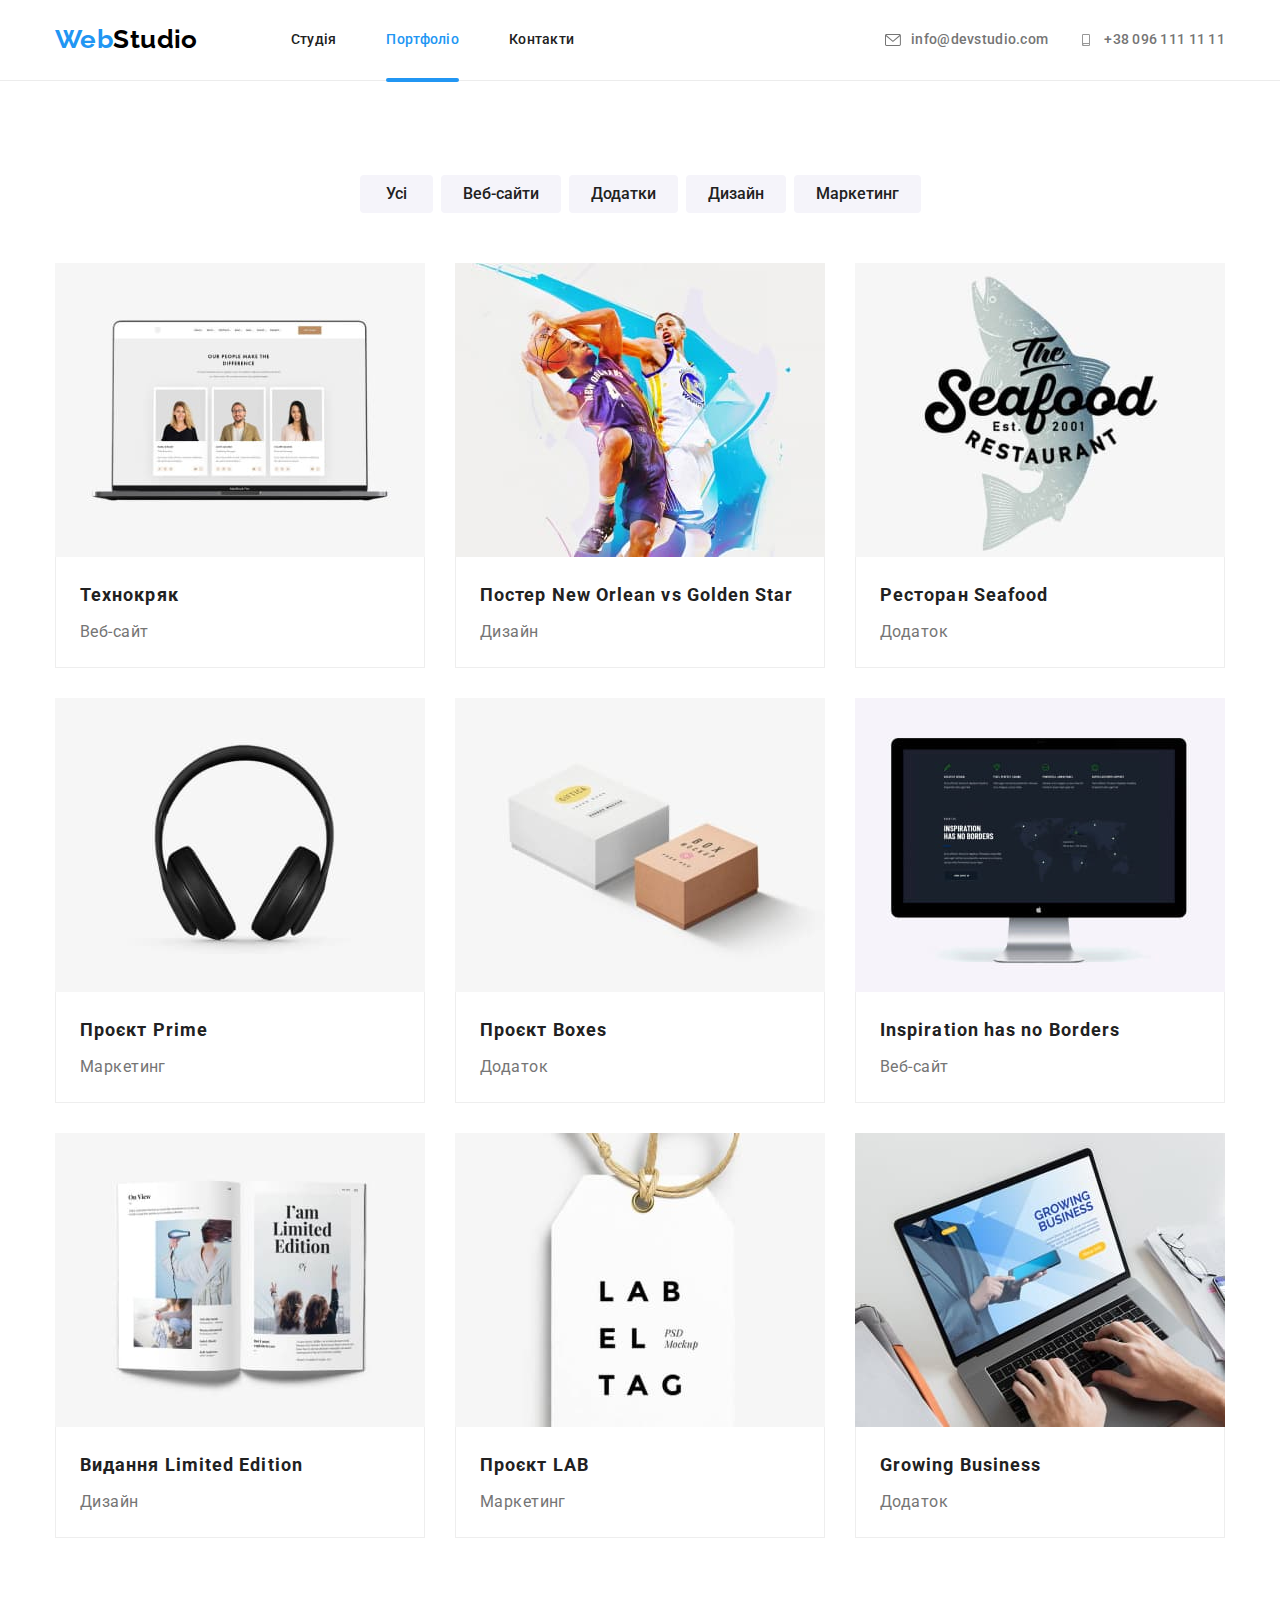
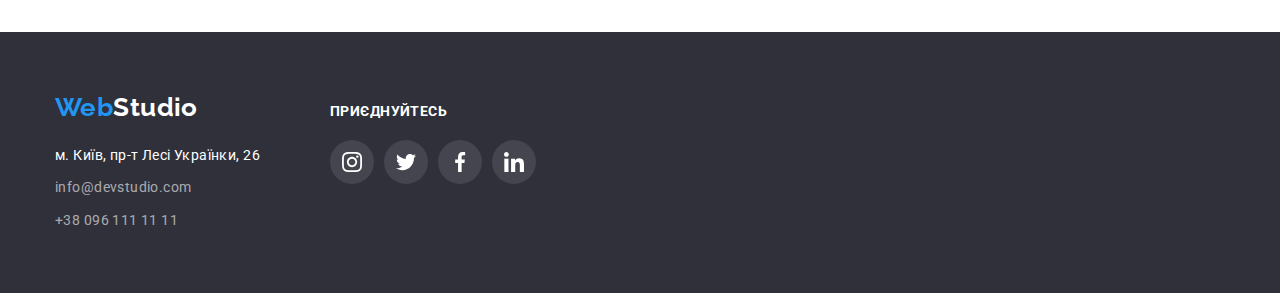
==== commit fb15c966: "додано фокус на картки портфоліо, анімовано модальне вікно" ====
--- a/portfolio.html
+++ b/portfolio.html
@@ -67,22 +67,22 @@
       <div class="container flex-container">
          <ul class="projects list">
             <li class="project card">
-               <a class="link" href="#">
+               <a class="link project-link" href="#">
                   <div class="card-thumb"> 
                      <img class="pic" src="./images/project1.jpg" alt="лептоп на екрані якого картки працівників" width="370">
                      <p class="card-descr">Ресурс пропонує комплексні пропозиції з різним рівнем функціоналу та сервісів. Все це дозволить відвідувачу отримати
-               вичерпні відомості про компанію чи приватну особу</p>
+                     вичерпні відомості про компанію чи приватну особу</p>
                   </div>
-               <div class="col">
-                  <h2 class="title">Технокряк</h2> 
-                  <p class="filter-item">Веб-сайт</p>   
-               </div>
+                  <div class="col">
+                     <h2 class="title">Технокряк</h2> 
+                     <p class="filter-item">Веб-сайт</p>   
+                  </div>
                </a>
             </li>
          
             
             <li class="project card">
-               <a class="link" href="#">
+               <a class="link project-link" href="#">
                   <div class="card-thumb"> 
                      <img class="pic" src="./images/project2.jpg" alt="два баскетболісти в стрибку борються за м'яч" width="370">
                      <p class="card-descr">Ресурс пропонує комплексні пропозиції з різним рівнем функціоналу та сервісів. Все це дозволить відвідувачу отримати
@@ -96,7 +96,7 @@
             </li>
             
             <li class="project card"> 
-               <a class="link" href="#">
+               <a class="link project-link" href="#">
                   <div class="card-thumb"> 
                      <img class="pic" src="./images/project3.jpg" alt="на світлому фоні сіре зображення рибини з лого проєкту" width="370">
                      <p class="card-descr">Ресурс пропонує комплексні пропозиції з різним рівнем функціоналу та сервісів. Все це дозволить відвідувачу отримати
@@ -110,7 +110,7 @@
             </li>
             
             <li class="project card"> 
-               <a class="link" href="#">
+               <a class="link project-link" href="#">
                   <div class="card-thumb"> 
                      <img class="pic" src="./images/project4.jpg" alt="на білому фоні навушники накладні, бездротові, чорні" width="370">
                      <p class="card-descr">Ресурс пропонує комплексні пропозиції з різним рівнем функціоналу та сервісів. Все це дозволить відвідувачу отримати
@@ -124,7 +124,7 @@
             </li>
             
             <li class="project card"> 
-               <a class="link" href="#">
+               <a class="link project-link" href="#">
                   <div class="card-thumb"> 
                      <img class="pic" src="./images/project5.jpg" alt="на біломі фоні дві коробки, біла та бежева" width="370">
                      <p class="card-descr">Ресурс пропонує комплексні пропозиції з різним рівнем функціоналу та сервісів. Все це дозволить відвідувачу отримати
@@ -138,7 +138,7 @@
             </li>
             
             <li class="project card"> 
-               <a class="link" href="#">
+               <a class="link project-link" href="#">
                   <div class="card-thumb">  
                      <img class="pic" src="./images/project6.jpg" alt="моноблок" width="370">
                      <p class="card-descr">Ресурс пропонує комплексні пропозиції з різним рівнем функціоналу та сервісів. Все це дозволить відвідувачу отримати
@@ -152,7 +152,7 @@
             </li>
             
             <li class="project card"> 
-               <a class="link" href="#">
+               <a class="link project-link" href="#">
                   <div class="card-thumb"> 
                      <img class="pic" src="./images/project7.jpg" alt="розгорнутий жіночий журнал" width="370">
                      <p class="card-descr">Ресурс пропонує комплексні пропозиції з різним рівнем функціоналу та сервісів. Все це дозволить відвідувачу отримати
@@ -166,7 +166,7 @@
             </li>
             
             <li class="project card"> 
-               <a class="link" href="#">
+               <a class="link project-link" href="#">
                   <div class="card-thumb"> 
                      <img class="pic" src="./images/project8.jpg" alt="на білому фоні етикетка проєкту" width="370">
                      <p class="card-descr">Ресурс пропонує комплексні пропозиції з різним рівнем функціоналу та сервісів. Все це дозволить відвідувачу отримати
@@ -180,7 +180,7 @@
             </li>
             
             <li class="project card"> 
-               <a class="link" href="#">
+               <a class="link project-link" href="#">
                   <div class="card-thumb"> 
                      <img class="pic" src="./images/project9.jpg" alt="руки на клавіатурі ноутбуку, на екрані про масштабування бізнесу" width="370">
                      <p class="card-descr">Ресурс пропонує комплексні пропозиції з різним рівнем функціоналу та сервісів. Все це дозволить відвідувачу отримати
--- a/css/styles.css
+++ b/css/styles.css
@@ -741,9 +741,8 @@
     width: 370px;
     margin-right: 30px;
     margin-bottom: 30px;
-
+    
     background-color: var(--primary-white-color);
-    border: 1px solid var(--border-card-stroke);
     transition: box-shadow var(--transition-duration) var(--transition-timing-function);
 }
 
@@ -753,20 +752,21 @@
 .card:nth-last-child(-n+3) {
     margin-bottom: 0;
 }
+
 .project.card:hover {
-    box-shadow: var(--box-shadow-portfolio);
-}
-
-.project.card:hover .card-descr {
+    box-shadow: var(--box-shadow-portfolio);  
+}
+
+.project-link:hover .card-descr,
+.project-link:focus .card-descr {
     opacity: 1;
-    transform: translateY(0);
+    transform: translateY(0);   
 }
 
 .card-thumb {
     position: relative;
     overflow: hidden;
 }
-
 
 .card-descr {
     position: absolute;
@@ -775,9 +775,11 @@
     width: 100%;
     height: 100%;
 
-   /*  opacity: 0; */
-    transform: translateY(100%);
-    transition: transform var(--transition-duration) var(--transition-timing-function);
+    opacity: 0;
+    transform: translateY(101%);
+    transition: transform var(--transition-duration) var(--transition-timing-function),
+    opacity var(--transition-duration) var(--transition-timing-function);
+    
     
     /* overflow: auto; */
 
@@ -799,7 +801,9 @@
     padding-right: 24px;
     padding-bottom: 20px;
     padding-left: 24px;
-    
+    border-right: 1px solid var(--border-card-stroke);
+    border-bottom: 1px solid var(--border-card-stroke);
+    border-left: 1px solid var(--border-card-stroke);
 }
 .col .title {
     margin-bottom: 4px;
@@ -831,18 +835,20 @@
     height: 100%;
     background-color: var(--modal-backdrop-color);   
 }
-
+.backdrop:hover .modal {
+    transform: translate(-50%, -50%);
+}
 .backdrop.is-hidden {
     opacity: 0;
-    pointer-events: none;
-    visibility: ;
+    pointer-events: none;  
 }
 
 .modal {
     position: absolute;
     top: 50%;
     left: 50%;
-    transform: translate(-50%, -50%);
+    
+    transform: translateY(100vh);
 
     min-width: 528px;
     min-height: 581px;
@@ -851,6 +857,8 @@
     background-color: var(--primary-white-color);
     box-shadow: var(--modal-window-box-shadow);
     border-radius: var(--modal-window-border-radius);
+
+    transition: transform var(--transition-duration) var(--transition-timing-function);
 }
 
 .close-btn {
@@ -870,10 +878,9 @@
     background-color: var(--primary-white-color);
     box-shadow: var(--modal-close-btn-box-shadow);
 
-    transition: background-color var(--transition-duration) var(--transition-timing-function);
-}
-
-.close-icon:hover {
+}
+
+.close-btn:hover .close-icon {
     fill: var(--accent-color);
 }
 
